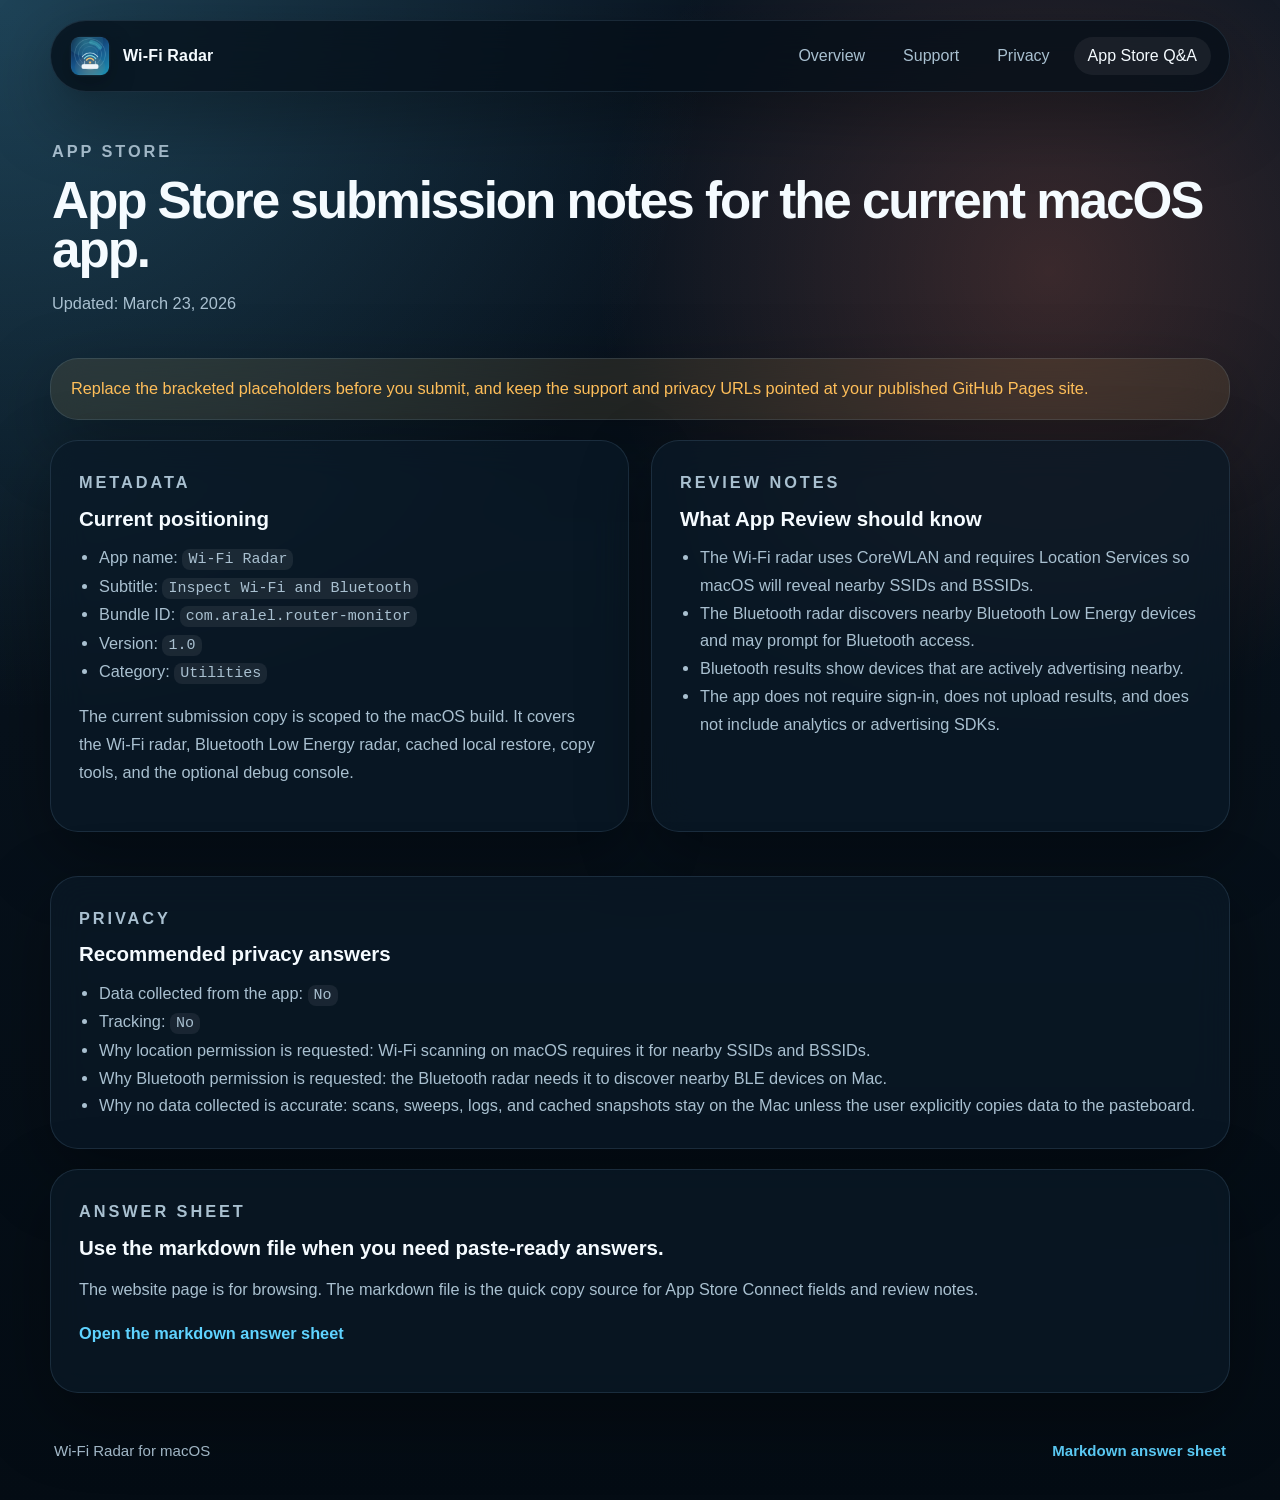
==== docs/app-store.html @ 440c3802 "adding website and bluetooth scan" ====
<!doctype html>
<html lang="en">
<head>
  <meta charset="utf-8">
  <meta name="viewport" content="width=device-width, initial-scale=1">
  <title>App Store Notes | Wi-Fi Radar</title>
  <meta name="description" content="App Store submission notes for the current macOS build of Wi-Fi Radar.">
  <link rel="icon" href="assets/app-icon.png">
  <link rel="stylesheet" href="styles.css">
</head>
<body>
  <div class="page-shell">
    <header class="site-header">
      <a class="brand" href="index.html">
        <img src="assets/app-icon.png" alt="Wi-Fi Radar icon" class="brand-icon">
        <span>Wi-Fi Radar</span>
      </a>

      <nav class="site-nav" aria-label="Primary">
        <a href="index.html">Overview</a>
        <a href="support.html">Support</a>
        <a href="privacy.html">Privacy</a>
        <a href="app-store.html" aria-current="page">App Store Q&amp;A</a>
      </nav>
    </header>

    <main class="document-layout">
      <section class="document-hero">
        <p class="eyebrow">App Store</p>
        <h1>App Store submission notes for the current macOS app.</h1>
        <p>Updated: March 23, 2026</p>
      </section>

      <section class="notice-banner">
        Replace the bracketed placeholders before you submit, and keep the support and privacy URLs pointed at your published GitHub Pages site.
      </section>

      <section class="section-grid">
        <article class="document-card">
          <p class="eyebrow">Metadata</p>
          <h2>Current positioning</h2>
          <ul class="document-list">
            <li>App name: <code>Wi-Fi Radar</code></li>
            <li>Subtitle: <code>Inspect Wi-Fi and Bluetooth</code></li>
            <li>Bundle ID: <code>com.aralel.router-monitor</code></li>
            <li>Version: <code>1.0</code></li>
            <li>Category: <code>Utilities</code></li>
          </ul>
          <p>
            The current submission copy is scoped to the macOS build. It covers the Wi-Fi radar, Bluetooth Low Energy radar,
            cached local restore, copy tools, and the optional debug console.
          </p>
        </article>

        <article class="document-card">
          <p class="eyebrow">Review Notes</p>
          <h2>What App Review should know</h2>
          <ul class="document-list">
            <li>The Wi-Fi radar uses CoreWLAN and requires Location Services so macOS will reveal nearby SSIDs and BSSIDs.</li>
            <li>The Bluetooth radar discovers nearby Bluetooth Low Energy devices and may prompt for Bluetooth access.</li>
            <li>Bluetooth results show devices that are actively advertising nearby.</li>
            <li>The app does not require sign-in, does not upload results, and does not include analytics or advertising SDKs.</li>
          </ul>
        </article>
      </section>

      <article class="document-card">
        <p class="eyebrow">Privacy</p>
        <h2>Recommended privacy answers</h2>
        <ul class="document-list">
          <li>Data collected from the app: <code>No</code></li>
          <li>Tracking: <code>No</code></li>
          <li>Why location permission is requested: Wi-Fi scanning on macOS requires it for nearby SSIDs and BSSIDs.</li>
          <li>Why Bluetooth permission is requested: the Bluetooth radar needs it to discover nearby BLE devices on Mac.</li>
          <li>Why no data collected is accurate: scans, sweeps, logs, and cached snapshots stay on the Mac unless the user explicitly copies data to the pasteboard.</li>
        </ul>
      </article>

      <article class="document-card">
        <p class="eyebrow">Answer Sheet</p>
        <h2>Use the markdown file when you need paste-ready answers.</h2>
        <p>
          The website page is for browsing. The markdown file is the quick copy source for App Store Connect fields and review notes.
        </p>
        <p><a class="text-link" href="AppStoreSubmissionAnswers.md">Open the markdown answer sheet</a></p>
      </article>
    </main>

    <footer class="site-footer">
      <p>Wi-Fi Radar for macOS</p>
      <p><a class="text-link" href="AppStoreSubmissionAnswers.md">Markdown answer sheet</a></p>
    </footer>
  </div>
</body>
</html>
---- docs/styles.css ----
:root {
  --bg: #08131f;
  --bg-deep: #061019;
  --panel: rgba(10, 25, 39, 0.72);
  --panel-strong: rgba(12, 31, 48, 0.92);
  --line: rgba(163, 214, 255, 0.12);
  --text: #f5fbff;
  --muted: #a9c0d0;
  --accent: #5fd3ff;
  --accent-warm: #ffbf5a;
  --accent-hot: #ff7b5c;
  --shadow: 0 24px 70px rgba(0, 0, 0, 0.34);
  --radius-xl: 28px;
  --radius-lg: 20px;
  --radius-md: 14px;
}

* {
  box-sizing: border-box;
}

html {
  color-scheme: dark;
}

body {
  margin: 0;
  min-height: 100vh;
  font-family: "Avenir Next", "Segoe UI Variable", "SF Pro Display", "Helvetica Neue", sans-serif;
  color: var(--text);
  background:
    radial-gradient(circle at top left, rgba(95, 211, 255, 0.24), transparent 36%),
    radial-gradient(circle at 82% 18%, rgba(255, 123, 92, 0.20), transparent 28%),
    linear-gradient(180deg, #0a1623 0%, #07111b 48%, #040c14 100%);
}

a {
  color: inherit;
}

img {
  max-width: 100%;
  height: auto;
}

.page-shell {
  width: min(1180px, calc(100% - 32px));
  margin: 0 auto;
  padding: 20px 0 32px;
}

.site-header {
  position: sticky;
  top: 12px;
  z-index: 20;
  display: flex;
  flex-wrap: wrap;
  align-items: center;
  justify-content: space-between;
  gap: 24px;
  padding: 14px 18px;
  margin-bottom: 28px;
  background: rgba(5, 14, 23, 0.74);
  backdrop-filter: blur(18px);
  border: 1px solid var(--line);
  border-radius: 999px;
  box-shadow: var(--shadow);
}

.brand {
  display: inline-flex;
  align-items: center;
  gap: 12px;
  font-weight: 700;
  text-decoration: none;
  letter-spacing: 0.01em;
}

.brand-icon {
  width: 42px;
  height: 42px;
  border-radius: 12px;
  box-shadow: 0 8px 24px rgba(0, 0, 0, 0.25);
}

.site-nav {
  display: flex;
  flex-wrap: wrap;
  gap: 10px;
}

.site-nav a {
  padding: 10px 14px;
  border-radius: 999px;
  text-decoration: none;
  color: var(--muted);
  text-align: center;
}

.site-nav a[aria-current="page"],
.site-nav a:hover {
  color: var(--text);
  background: rgba(255, 255, 255, 0.06);
}

.hero,
.section-grid,
.wide-card,
.document-layout {
  margin-bottom: 24px;
}

.hero {
  display: grid;
  grid-template-columns: 1.15fr 0.85fr;
  gap: 22px;
  align-items: stretch;
}

.hero-copy,
.hero-card,
.content-card,
.wide-card,
.document-card,
.notice-banner {
  border: 1px solid var(--line);
  border-radius: var(--radius-xl);
  background: var(--panel);
  backdrop-filter: blur(18px);
  box-shadow: var(--shadow);
}

.hero-copy {
  padding: 34px;
}

.hero-copy h1,
.document-hero h1 {
  margin: 0 0 14px;
  font-size: clamp(2.5rem, 5vw, 4.8rem);
  line-height: 0.96;
  letter-spacing: -0.04em;
}

.hero-text,
.document-hero p,
.content-card p,
.metric-card p,
.wide-card p,
.document-card p,
.document-card li,
.notice-banner {
  color: var(--muted);
  font-size: 1.02rem;
  line-height: 1.7;
}

.eyebrow {
  margin: 0 0 10px;
  color: var(--accent);
  text-transform: uppercase;
  letter-spacing: 0.18em;
  font-size: 0.78rem;
  font-weight: 800;
}

.hero-actions,
.tag-row {
  display: flex;
  flex-wrap: wrap;
  gap: 12px;
}

.hero-actions {
  margin: 24px 0 18px;
}

.button {
  display: inline-flex;
  align-items: center;
  justify-content: center;
  min-height: 48px;
  padding: 0 18px;
  border-radius: 999px;
  text-decoration: none;
  font-weight: 700;
}

.button.primary {
  background: linear-gradient(135deg, var(--accent), #8ef7de);
  color: #041019;
}

.button.secondary {
  border: 1px solid rgba(255, 255, 255, 0.14);
  background: rgba(255, 255, 255, 0.05);
}

.tag,
.pill {
  display: inline-flex;
  align-items: center;
  padding: 8px 12px;
  border-radius: 999px;
  font-size: 0.86rem;
  font-weight: 700;
}

.tag {
  background: rgba(255, 255, 255, 0.06);
  color: var(--muted);
}

.pill.good {
  background: rgba(95, 211, 255, 0.16);
  color: var(--accent);
}

.pill.warm {
  background: rgba(255, 191, 90, 0.16);
  color: var(--accent-warm);
}

.hero-card {
  padding: 24px;
  background:
    radial-gradient(circle at 85% 10%, rgba(95, 211, 255, 0.22), transparent 32%),
    linear-gradient(180deg, rgba(13, 31, 47, 0.98), rgba(7, 19, 31, 0.98));
}

.hero-card-top {
  display: flex;
  flex-wrap: wrap;
  gap: 10px;
  margin-bottom: 20px;
}

.metric-grid {
  display: grid;
  grid-template-columns: repeat(2, minmax(0, 1fr));
  gap: 12px;
}

.metric-card,
.step-card {
  padding: 18px;
  border-radius: var(--radius-lg);
  background: rgba(255, 255, 255, 0.04);
  border: 1px solid rgba(255, 255, 255, 0.08);
}

.metric-title {
  display: block;
  margin-bottom: 10px;
  color: var(--accent);
  text-transform: uppercase;
  letter-spacing: 0.14em;
  font-size: 0.72rem;
  font-weight: 800;
}

.metric-card strong,
.content-card h2,
.wide-card h2,
.document-card h2,
.document-card h3 {
  display: block;
  margin: 0 0 10px;
  font-size: 1.28rem;
  line-height: 1.15;
}

.section-grid {
  display: grid;
  grid-template-columns: repeat(2, minmax(0, 1fr));
  gap: 22px;
}

.content-card,
.document-card {
  padding: 28px;
}

.accent-card {
  background:
    radial-gradient(circle at top right, rgba(255, 191, 90, 0.16), transparent 35%),
    var(--panel-strong);
}

.feature-list,
.document-list {
  margin: 14px 0 0;
  padding-left: 20px;
  color: var(--muted);
  line-height: 1.8;
}

.document-list.ordered {
  list-style: decimal;
}

.wide-card {
  display: grid;
  grid-template-columns: 1fr 0.95fr;
  gap: 20px;
  padding: 28px;
}

.publish-steps {
  display: grid;
  grid-template-columns: repeat(3, minmax(0, 1fr));
  gap: 12px;
}

.step-card strong {
  display: inline-flex;
  width: 34px;
  height: 34px;
  align-items: center;
  justify-content: center;
  margin-bottom: 14px;
  border-radius: 50%;
  background: linear-gradient(135deg, var(--accent-warm), var(--accent-hot));
  color: #08131f;
}

.text-link {
  color: var(--accent);
  text-decoration: none;
  font-weight: 700;
}

.document-layout {
  display: grid;
  gap: 20px;
}

.document-hero {
  padding: 18px 2px 4px;
}

.document-hero h1 {
  font-size: clamp(2rem, 4vw, 3.6rem);
}

.notice-banner {
  padding: 16px 20px;
  color: var(--accent-warm);
  background: rgba(255, 191, 90, 0.10);
}

.site-footer {
  display: flex;
  justify-content: space-between;
  gap: 16px;
  padding: 10px 4px 0;
  color: var(--muted);
  font-size: 0.94rem;
}

code {
  padding: 2px 6px;
  border-radius: 8px;
  background: rgba(255, 255, 255, 0.07);
  font-family: "SF Mono", "Menlo", "Consolas", monospace;
  font-size: 0.92em;
}

@media (max-width: 900px) {
  .hero,
  .section-grid,
  .wide-card {
    grid-template-columns: 1fr;
  }

  .site-header,
  .site-footer {
    position: static;
    border-radius: 24px;
    flex-direction: column;
    align-items: flex-start;
  }

  .site-nav {
    width: 100%;
    display: grid;
    grid-template-columns: repeat(2, minmax(0, 1fr));
    gap: 8px;
  }

  .hero-actions .button {
    flex: 1 1 220px;
  }

  .publish-steps,
  .metric-grid {
    grid-template-columns: 1fr;
  }
}

@media (max-width: 640px) {
  .page-shell {
    width: min(100% - 16px, 1180px);
    padding-top: 10px;
    padding-bottom: 24px;
  }

  .hero-copy,
  .hero-card,
  .content-card,
  .wide-card,
  .document-card {
    padding: 20px;
  }

  .site-header {
    gap: 14px;
    padding: 14px;
  }

  .brand {
    width: 100%;
  }

  .site-nav {
    width: 100%;
    grid-template-columns: 1fr;
    gap: 8px;
  }

  .hero-copy h1,
  .document-hero h1 {
    font-size: clamp(2rem, 11vw, 2.8rem);
    line-height: 1.02;
  }

  .hero-actions {
    flex-direction: column;
  }

  .hero-actions .button,
  .site-nav a {
    width: 100%;
  }

  .site-footer {
    padding-bottom: 12px;
  }
}
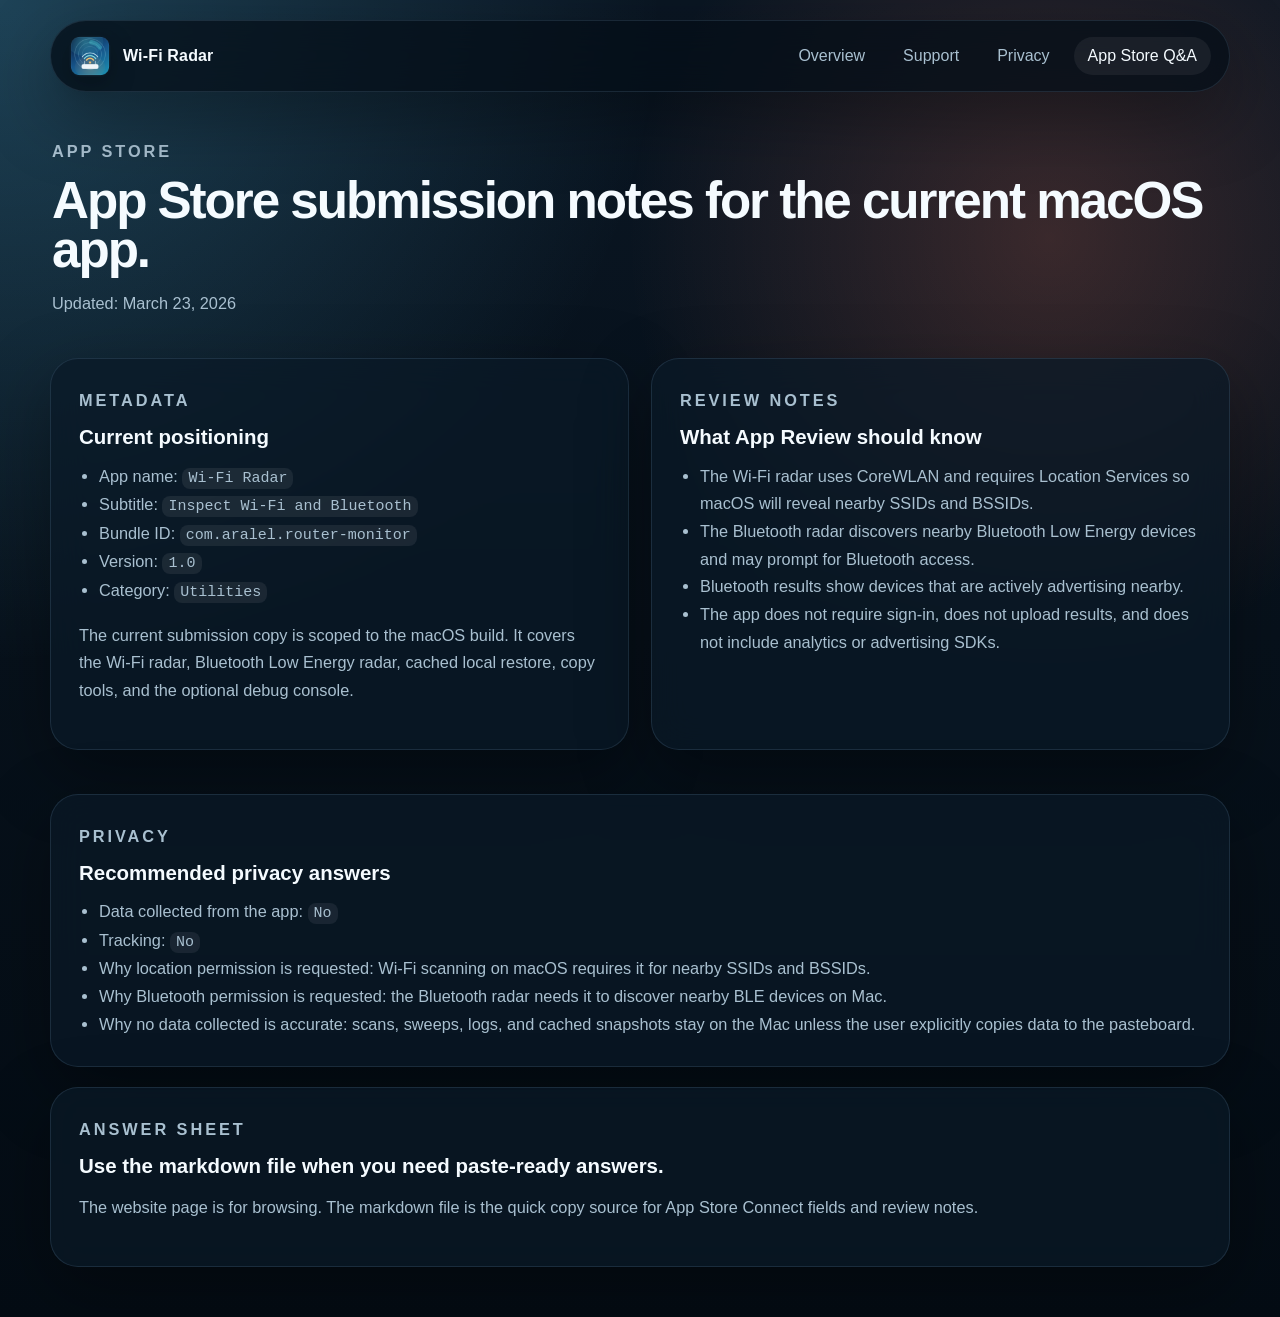
==== commit 934a6559: "website updated" ====
--- a/docs/app-store.html
+++ b/docs/app-store.html
@@ -29,10 +29,6 @@
         <p class="eyebrow">App Store</p>
         <h1>App Store submission notes for the current macOS app.</h1>
         <p>Updated: March 23, 2026</p>
-      </section>
-
-      <section class="notice-banner">
-        Replace the bracketed placeholders before you submit, and keep the support and privacy URLs pointed at your published GitHub Pages site.
       </section>
 
       <section class="section-grid">
@@ -82,14 +78,8 @@
         <p>
           The website page is for browsing. The markdown file is the quick copy source for App Store Connect fields and review notes.
         </p>
-        <p><a class="text-link" href="AppStoreSubmissionAnswers.md">Open the markdown answer sheet</a></p>
       </article>
     </main>
-
-    <footer class="site-footer">
-      <p>Wi-Fi Radar for macOS</p>
-      <p><a class="text-link" href="AppStoreSubmissionAnswers.md">Markdown answer sheet</a></p>
-    </footer>
   </div>
 </body>
 </html>
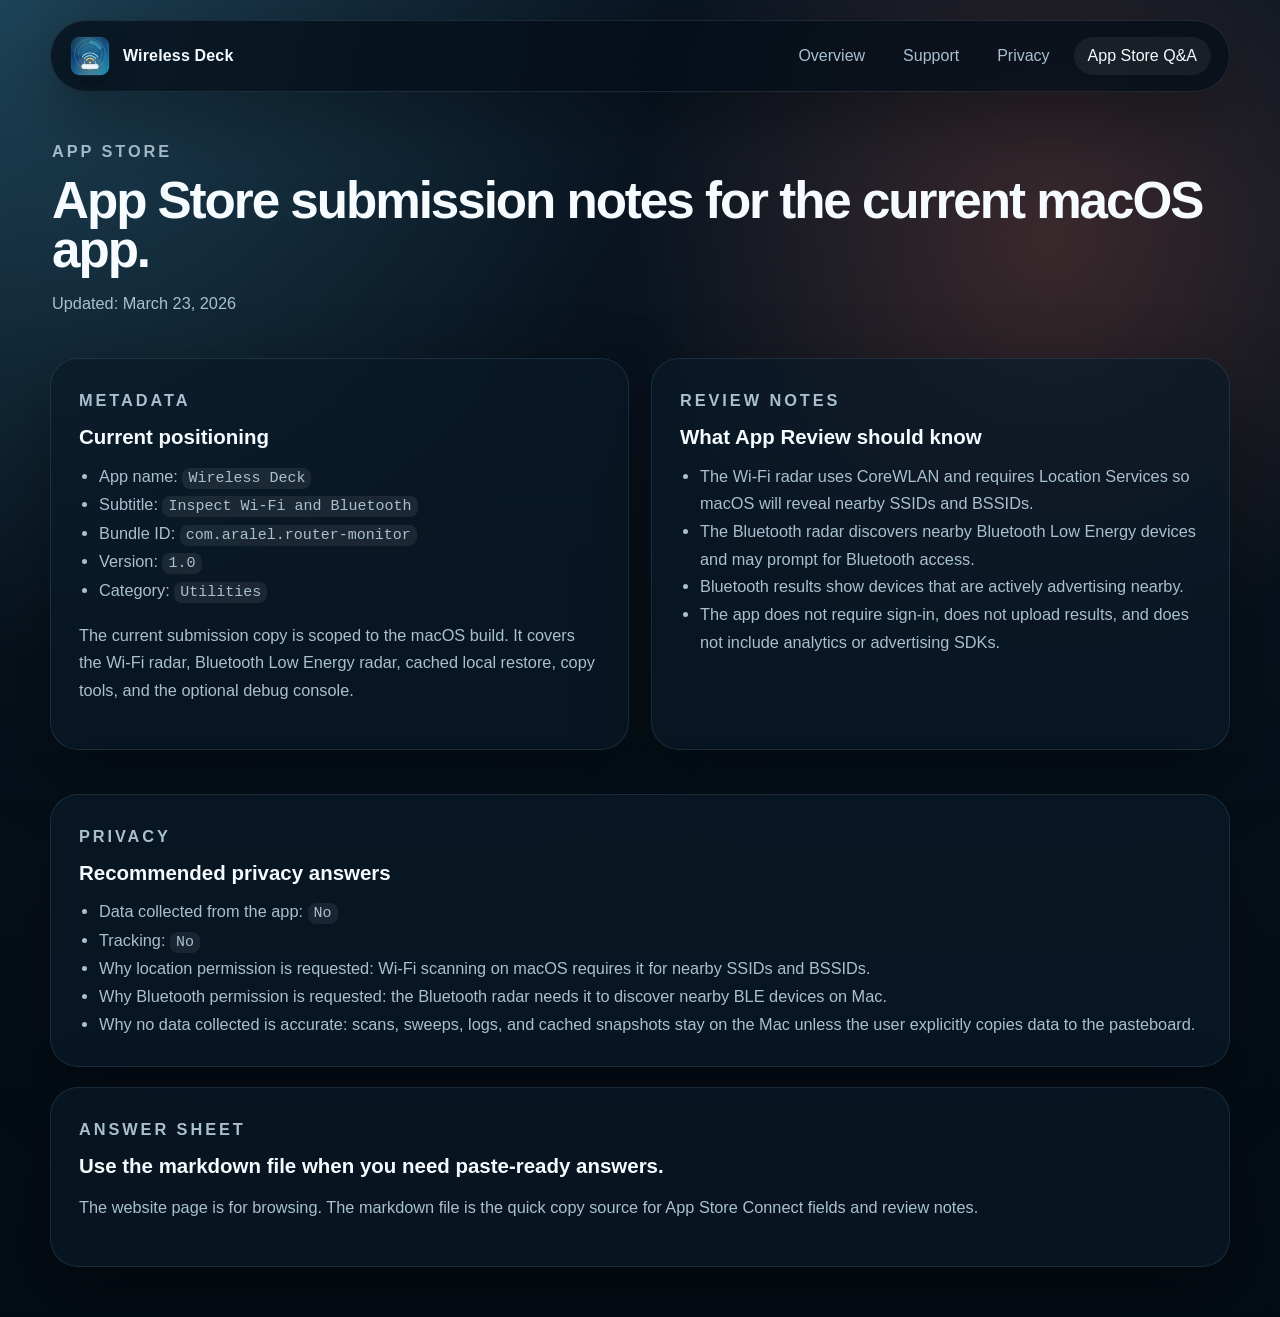
==== commit b0a61965: "app name is Wireless Deck" ====
--- a/docs/app-store.html
+++ b/docs/app-store.html
@@ -3,8 +3,8 @@
 <head>
   <meta charset="utf-8">
   <meta name="viewport" content="width=device-width, initial-scale=1">
-  <title>App Store Notes | Wi-Fi Radar</title>
-  <meta name="description" content="App Store submission notes for the current macOS build of Wi-Fi Radar.">
+  <title>App Store Notes | Wireless Deck</title>
+  <meta name="description" content="App Store submission notes for the current macOS build of Wireless Deck.">
   <link rel="icon" href="assets/app-icon.png">
   <link rel="stylesheet" href="styles.css">
 </head>
@@ -12,8 +12,8 @@
   <div class="page-shell">
     <header class="site-header">
       <a class="brand" href="index.html">
-        <img src="assets/app-icon.png" alt="Wi-Fi Radar icon" class="brand-icon">
-        <span>Wi-Fi Radar</span>
+        <img src="assets/app-icon.png" alt="Wireless Deck icon" class="brand-icon">
+        <span>Wireless Deck</span>
       </a>
 
       <nav class="site-nav" aria-label="Primary">
@@ -36,7 +36,7 @@
           <p class="eyebrow">Metadata</p>
           <h2>Current positioning</h2>
           <ul class="document-list">
-            <li>App name: <code>Wi-Fi Radar</code></li>
+            <li>App name: <code>Wireless Deck</code></li>
             <li>Subtitle: <code>Inspect Wi-Fi and Bluetooth</code></li>
             <li>Bundle ID: <code>com.aralel.router-monitor</code></li>
             <li>Version: <code>1.0</code></li>
--- a/docs/styles.css
+++ b/docs/styles.css
@@ -137,7 +137,7 @@
 .hero-copy h1,
 .document-hero h1 {
   margin: 0 0 14px;
-  font-size: clamp(2.5rem, 5vw, 4.8rem);
+  font-size: clamp(2rem, 2vw);
   line-height: 0.96;
   letter-spacing: -0.04em;
 }
@@ -430,7 +430,7 @@
 
   .hero-copy h1,
   .document-hero h1 {
-    font-size: clamp(2rem, 11vw, 2.8rem);
+    font-size: clamp(2rem, 2vw);
     line-height: 1.02;
   }
 
